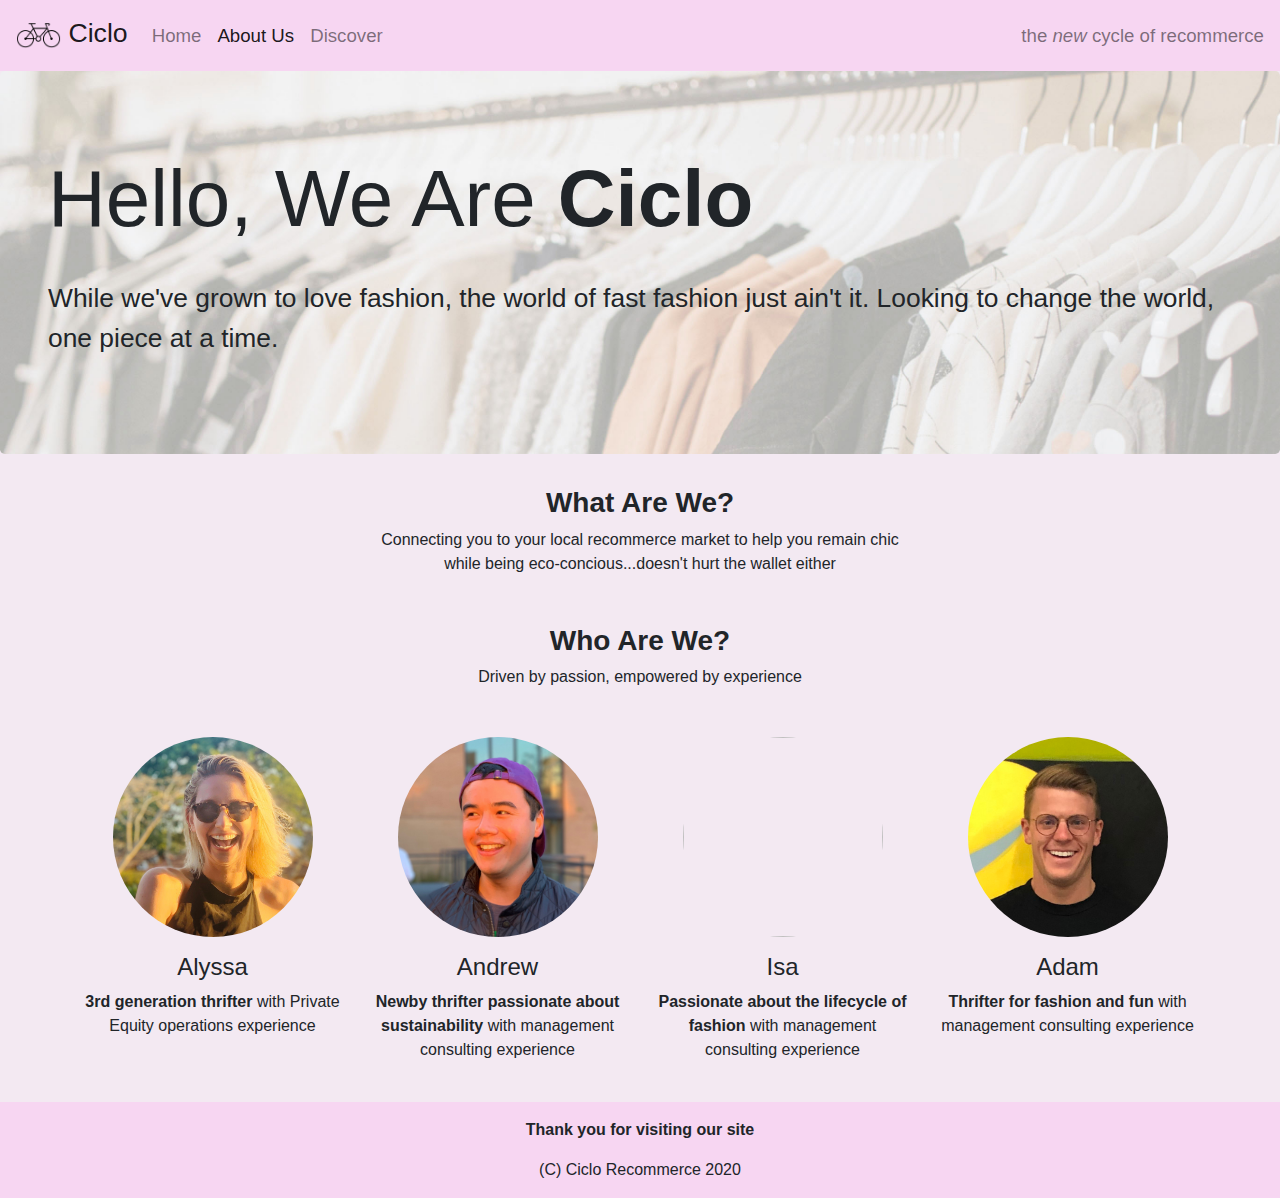
==== aboutus.html @ 8d12067c "Initial Commit" ====
<!DOCTYPE html>
<html lang="en">
<head>
    <meta charset="UTF-8">
    <meta name="viewport" content="width=device-width, initial-scale=1.0">
    <title>Ciclo: About Us</title>
    <link rel="stylesheet" href="https://stackpath.bootstrapcdn.com/bootstrap/4.4.1/css/bootstrap.min.css" integrity="sha384-Vkoo8x4CGsO3+Hhxv8T/Q5PaXtkKtu6ug5TOeNV6gBiFeWPGFN9MuhOf23Q9Ifjh" crossorigin="anonymous">
    <link rel="stylesheet" href="styleoverall.css">
</head>
<body>
    <div class="content">
    <div class="content-inside">
    <!-- MASTER navigation bar code (for all pages)-->
        <nav class="navbar sticky-top navbar-expand-lg navbar-light bg-light">
            <a class="navbar-brand" href="index.html" style="font-size: 20pt;"> 
                <img src="ciclologo.png" width="45" height="45" class="d-inline-block align-top" alt="">
            Ciclo</a>
            <button class="navbar-toggler" type="button" data-toggle="collapse" data-target="#navbarText" aria-controls="navbarText" aria-expanded="false" aria-label="Toggle navigation">
                <span class="navbar-toggler-icon"></span>
            </button>
            <div class="collapse navbar-collapse" id="navbarText">
            <ul class="navbar-nav mr-auto">
                <li class="nav-item">
                    <a class="nav-link" href="index.html" style="font-size: 14pt">Home <span class="sr-only">(current)</span></a>
                </li>
                <li class="nav-item active">
                    <a class="nav-link" href="aboutus.html" style="font-size: 14pt">About Us</a>
                </li>
                <li class="nav-item">
                    <a class="nav-link" href="discoverpage.html" style="font-size: 14pt">Discover</a>
                </li>
            </ul>
            <span class="navbar-text" style="font-size: 14pt">
                the <em>new</em> cycle of recommerce
            </span>
            </div>
        </nav>
    <!-- end of nav bar-->

    <!-- jumbotron start -->
        <div class="jumbotron" style="background-image: url(clothes.jpg); background-size: cover!important;">
            <h1 class="display-4">Hello, We Are <strong>Ciclo</strong></h1>
            <p class="lead">While we've grown to love fashion, the world of fast fashion just ain't it. Looking to change the world, one piece at a time.</p>
        </div>
    <!-- jumbotron end -->

    <!-- What Ciclo is overview -->
        <div class="container" style="margin-bottom: 2rem">
            <div class="row">
            <div class="col">
            </div>
            <div class="col-6">
                <h3 style="text-align: center"><strong>What Are We?</strong></h3>
                <p style="text-align: center">Connecting you to your local recommerce market to help you remain chic while being eco-concious...doesn't hurt the wallet either</p>
            </div>
            <div class="col">
            </div>
            </div>
        </div>
    <!-- What Ciclo is overview end -->

    <!-- Ciclo Overview with icons -->



    <!-- Ciclo Overview with icons end -->

    <!-- the team overview -->
        <div class="container" style="margin-bottom: 2rem">
            <div class="row">
            <div class="col">
            </div>
            <div class="col-6">
                <h3 style="text-align: center"><strong>Who Are We?</strong></h3>
                <p style="text-align: center">Driven by passion, empowered by experience</p>
            </div>
            <div class="col">
            </div>
            </div>
        </div>
    <!-- the team overview end -->

    <!-- our pics start -->
        <div class="container">
            <div class="row">
                <div class="col-lg-3 col-sm-6">
                    <div class="text-center" >
                        <a href="https://www.linkedin.com/in/alyssamarazzo/" target="_blank">
                            <img src="Alyssa.JPG" class="rounded-circle" alt="" style="width: 200px; height: 200px; margin-bottom: 1rem">
                        </a>
                        <h4>Alyssa</h4>
                        <p><strong>3rd generation thrifter</strong> with Private Equity operations experience</p>
                    </div>
                </div>
                <div class="col-lg-3 col-sm-6">
                    <div class="text-center" >
                        <a href="https://www.linkedin.com/in/andrew-engber-8096599a/" target="_blank">
                            <img src="Andrew.jpg" class="rounded-circle" alt="" style="width: 200px; height: 200px; margin-bottom: 1rem">
                        </a>
                        <h4>Andrew</h4>
                        <p><strong>Newby thrifter passionate about sustainability</strong> with management consulting experience​</p>
                    </div>
                </div>
                <div class="col-lg-3 col-sm-6">
                    <div class="text-center" >
                        <a href="https://www.linkedin.com/in/isabella-artiles/" target="_blank">
                            <img src="Isa.JPG" class="rounded-circle" alt="" style="width: 200px; height: 200px; margin-bottom: 1rem">
                        </a>
                        <h4>Isa</h4>
                        <p><strong>Passionate about the lifecycle of fashion</strong> with management consulting experience​</p>
                    </div>
                </div>
                <div class="col-lg-3 col-sm-6">
                    <div class="text-center" >
                        <a href="https://www.linkedin.com/in/adamwolford/" target="_blank">
                            <img src="adam.jpg" class="rounded-circle" alt="" style="width: 200px; height: 200px; margin-bottom: 1rem">
                        </a>
                        <h4>Adam</h4>
                        <p><strong>Thrifter for fashion and fun</strong> with management consulting experience​</p>
                    </div>
                </div>
        </div>
    <!-- our pics end -->
    </div>
    </div>
    
    <!-- footer for the page -->
        <footer class="footer">
            <div class="text-center">
                <p style="margin-top: 0.5rem;"> <strong>Thank you for visiting our site</strong></p>
                <p style="margin-top: 0; margin-bottom: 0.5rem">(C) Ciclo Recommerce 2020</p> 
            </div>
        </footer>
    <!-- footer end -->
    
    <!-- Bootstap closing code; DO NOT PUT BELOW -->
    <script src="https://code.jquery.com/jquery-3.4.1.slim.min.js" integrity="sha384-J6qa4849blE2+poT4WnyKhv5vZF5SrPo0iEjwBvKU7imGFAV0wwj1yYfoRSJoZ+n" crossorigin="anonymous"></script>
    <script src="https://cdn.jsdelivr.net/npm/popper.js@1.16.0/dist/umd/popper.min.js" integrity="sha384-Q6E9RHvbIyZFJoft+2mJbHaEWldlvI9IOYy5n3zV9zzTtmI3UksdQRVvoxMfooAo" crossorigin="anonymous"></script>
    <script src="https://stackpath.bootstrapcdn.com/bootstrap/4.4.1/js/bootstrap.min.js" integrity="sha384-wfSDF2E50Y2D1uUdj0O3uMBJnjuUD4Ih7YwaYd1iqfktj0Uod8GCExl3Og8ifwB6" crossorigin="anonymous"></script>
</body>
</html>
---- styleoverall.css ----
/* style choices for the whole site */

body {
    background-color: rgb(243, 233, 242)!important;
}

.bg-light {
    background-color: rgb(247, 214, 242)!important; 
}

.navbar-brand { 
    font-weight: 400!important;
}

.navbar {
    margin-bottom: 0rem!important;
}

html, body {
    height: 100%!important;
    margin: 0!important;
}
  
.content {
    min-height: 100%!important;
}
  
.content-inside {
    padding-bottom: 1rem!important;
}

.footer {
    height: auto;
    margin-top: .5rem;
    background-color: rgb(247, 214, 242)!important; 
    padding-top: 0.5rem!important;
    padding-right: 1rem!important;
    padding-bottom: 0.5rem!important;
    padding-left: 1rem!important;
}

.jumbotron {  
    padding: 5rem 3rem!important;
}

.display-4 {
    margin-bottom: 2rem!important;
    font-weight: 400!important;
    font-size: 5rem!important;
}

.lead {
    font-weight: 400!important;
    font-size: 1.65rem!important; 
}
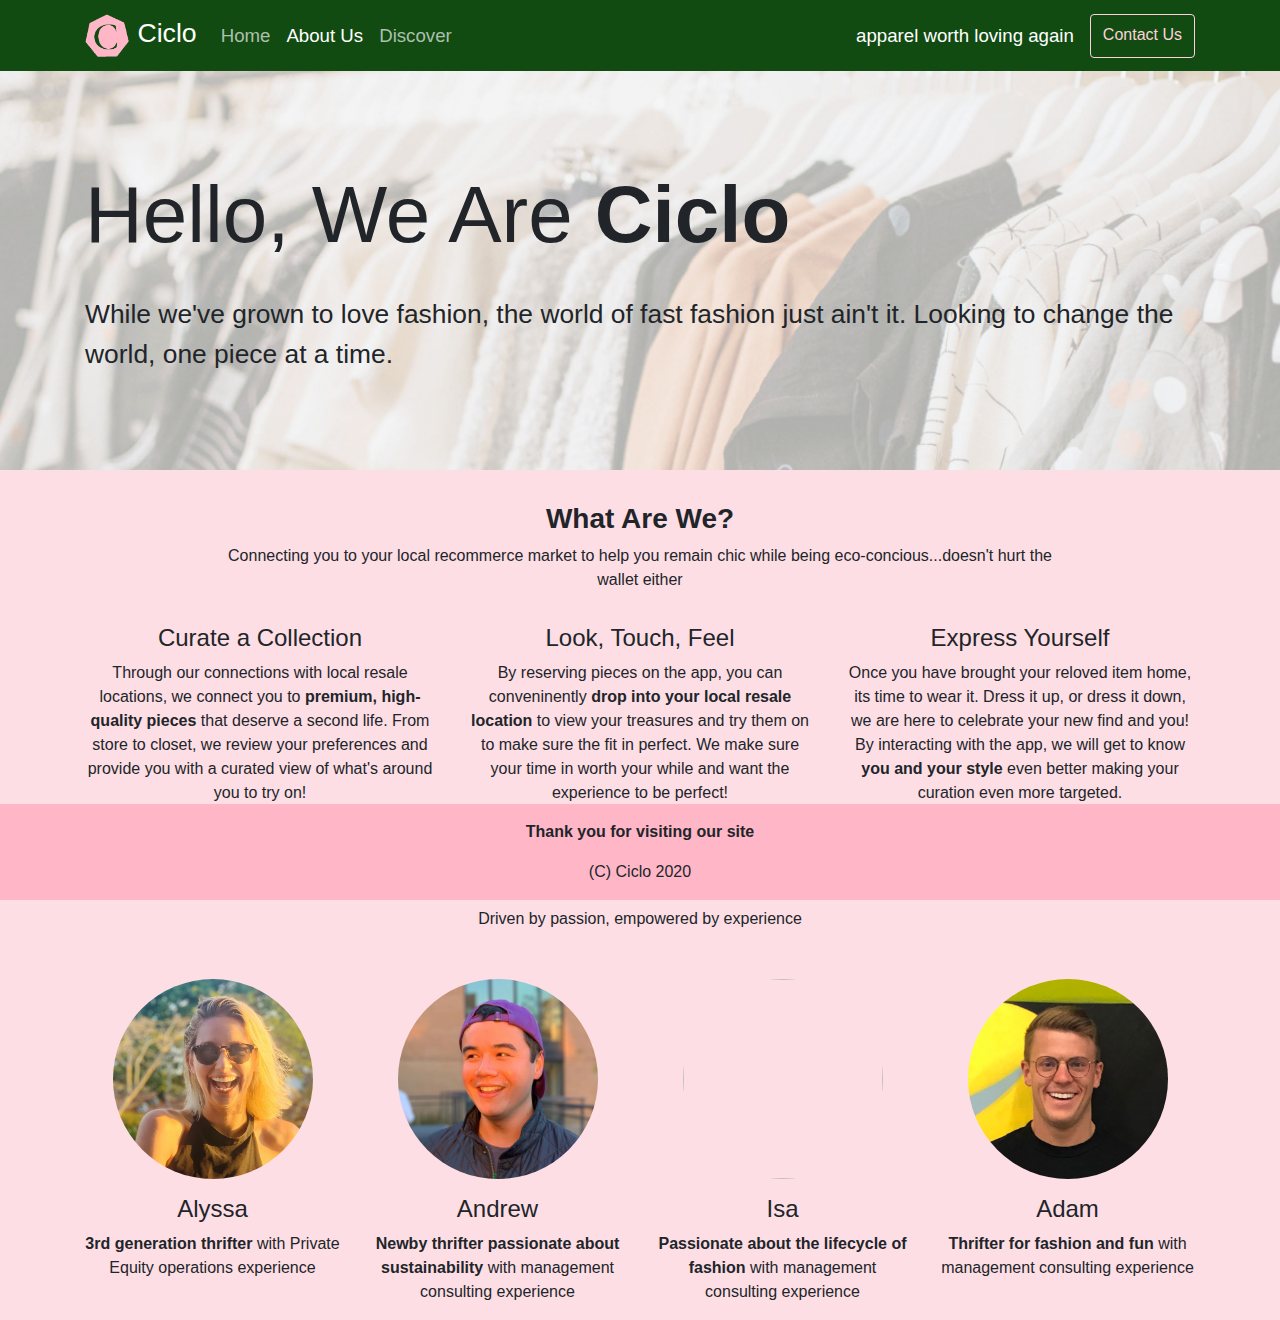
==== commit 72264a63: "Take 2 on the site" ====
--- a/aboutus.html
+++ b/aboutus.html
@@ -1,138 +1,184 @@
-<!DOCTYPE html>
+<!-- I started with the Bootstrap starter template  -->
+<!-- https://getbootstrap.com/docs/4.4/getting-started/introduction/#starter-template -->
+<!doctype html>
 <html lang="en">
-<head>
-    <meta charset="UTF-8">
-    <meta name="viewport" content="width=device-width, initial-scale=1.0">
+  <head>
+    <!-- Required meta tags -->
+    <meta charset="utf-8">
+    <meta name="viewport" content="width=device-width, initial-scale=1, shrink-to-fit=no">
+
+    <!-- Google Fonts -->
+    <link href="https://fonts.googleapis.com/css?family=Raleway|Roboto+Slab|Permanent+Marker&display=swap" rel="stylesheet">
+    
+    <!-- Font Awesome -->
+    <link rel="stylesheet" href="https://use.fontawesome.com/releases/v5.6.3/css/all.css" integrity="sha384-UHRtZLI+pbxtHCWp1t77Bi1L4ZtiqrqD80Kn4Z8NTSRyMA2Fd33n5dQ8lWUE00s/" crossorigin="anonymous">
+
+    <!-- Bootstrap CSS -->
+    <link rel="stylesheet" href="https://stackpath.bootstrapcdn.com/bootstrap/4.4.1/css/bootstrap.min.css" integrity="sha384-Vkoo8x4CGsO3+Hhxv8T/Q5PaXtkKtu6ug5TOeNV6gBiFeWPGFN9MuhOf23Q9Ifjh" crossorigin="anonymous">
+
+    <!-- My own CSS -->
+    <link rel="stylesheet" href="styleoverall.css">
+
+    <link rel="shortcut icon" href="ciclologo2pink.ico"/> 
     <title>Ciclo: About Us</title>
-    <link rel="stylesheet" href="https://stackpath.bootstrapcdn.com/bootstrap/4.4.1/css/bootstrap.min.css" integrity="sha384-Vkoo8x4CGsO3+Hhxv8T/Q5PaXtkKtu6ug5TOeNV6gBiFeWPGFN9MuhOf23Q9Ifjh" crossorigin="anonymous">
-    <link rel="stylesheet" href="styleoverall.css">
-</head>
-<body>
-    <div class="content">
-    <div class="content-inside">
+  </head>
+<body class="d-flex flex-column h-100">
     <!-- MASTER navigation bar code (for all pages)-->
-        <nav class="navbar sticky-top navbar-expand-lg navbar-light bg-light">
+    <nav class="navbar sticky-top navbar-expand-lg navbar-dark bg-light">
+        <div class="container">
             <a class="navbar-brand" href="index.html" style="font-size: 20pt;"> 
-                <img src="ciclologo.png" width="45" height="45" class="d-inline-block align-top" alt="">
-            Ciclo</a>
+                <img src="ciclologo2pink.png" width="45" height="45" class="d-inline-block align-top" alt="">
+                Ciclo
+            </a>
             <button class="navbar-toggler" type="button" data-toggle="collapse" data-target="#navbarText" aria-controls="navbarText" aria-expanded="false" aria-label="Toggle navigation">
                 <span class="navbar-toggler-icon"></span>
             </button>
             <div class="collapse navbar-collapse" id="navbarText">
-            <ul class="navbar-nav mr-auto">
-                <li class="nav-item">
-                    <a class="nav-link" href="index.html" style="font-size: 14pt">Home <span class="sr-only">(current)</span></a>
-                </li>
-                <li class="nav-item active">
-                    <a class="nav-link" href="aboutus.html" style="font-size: 14pt">About Us</a>
-                </li>
-                <li class="nav-item">
-                    <a class="nav-link" href="discoverpage.html" style="font-size: 14pt">Discover</a>
-                </li>
-            </ul>
-            <span class="navbar-text" style="font-size: 14pt">
-                the <em>new</em> cycle of recommerce
-            </span>
+                <ul class="navbar-nav mr-auto">
+                    <li class="nav-item">
+                        <a class="nav-link" href="index.html">Home</a>
+                    </li>
+                    <li class="nav-item active">
+                        <a class="nav-link highlight" href="aboutus.html">About Us</a>
+                    </li>
+                    <li class="nav-item">
+                        <a class="nav-link" href="discoverpage.html">Discover</a>
+                    </li>
+                </ul>
             </div>
-        </nav>
+            <div class="navbar-nav ml-auto">
+                <span class="navbar-text">
+                    apparel worth loving again
+                </span>
+                <a class="btn btn-outline-info" href="signuppage.html">Contact Us</a>
+            </div>
+        </div>
+    </nav>
     <!-- end of nav bar-->
 
     <!-- jumbotron start -->
-        <div class="jumbotron" style="background-image: url(clothes.jpg); background-size: cover!important;">
-            <h1 class="display-4">Hello, We Are <strong>Ciclo</strong></h1>
-            <p class="lead">While we've grown to love fashion, the world of fast fashion just ain't it. Looking to change the world, one piece at a time.</p>
+        <div class="jumbotron jumbotron-fluid">
+            <div class="container">
+                <h1 class="display-4">Hello, We Are <strong>Ciclo</strong></h1>
+                <p class="lead">While we've grown to love fashion, the world of fast fashion just ain't it. Looking to change the world, one piece at a time.</p>
+            </div>
         </div>
     <!-- jumbotron end -->
+    
+    <!-- What Ciclo is overview -->
+    <div class="container">
+        <div class="row">
+        <div class="col">
+        </div>
+        <div class="col-9">
+            <h3 style="text-align: center"><strong>What Are We?</strong></h3>
+            <p style="text-align: center">Connecting you to your local recommerce market to help you remain chic while being eco-concious...doesn't hurt the wallet either</p>
+        </div>
+        <div class="col">
+        </div>
+        </div>
+    </div>
+    <!-- What Ciclo is overview end -->
 
-    <!-- What Ciclo is overview -->
-        <div class="container" style="margin-bottom: 2rem">
-            <div class="row">
-            <div class="col">
+    <!-- Ciclo overview start -->
+    <div class="container">
+        <div class="row">
+            <div class="col-md-4">
+                <div class="text-center">
+                    <h4 style="margin-top: 1rem;">Curate a Collection</h4>
+                    <i class="fas fa-tshirt"></i>
+                    <p>Through our connections with local resale locations, we connect you to <strong>premium, high-quality pieces</strong> that deserve a second life. From store to closet, we review your preferences and provide you with a curated view of what's around you to try on!</p>
+                </div>
             </div>
-            <div class="col-6">
-                <h3 style="text-align: center"><strong>What Are We?</strong></h3>
-                <p style="text-align: center">Connecting you to your local recommerce market to help you remain chic while being eco-concious...doesn't hurt the wallet either</p>
+            <div class="col-md-4">
+                <div class="text-center">
+                    <h4 style="margin-top: 1rem;">Look, Touch, Feel</h4>
+                    <i class="fas fa-store-alt"></i>
+                    <p>By reserving pieces on the app, you can conveninently <strong>drop into your local resale location</strong> to view your treasures and try them on to make sure the fit in perfect. We make sure your time in worth your while and want the experience to be perfect!</p>
+                </div>
             </div>
-            <div class="col">
-            </div>
+            <div class="col-md-4">
+                <div class="text-center">
+                    <h4 style="margin-top: 1rem;">Express Yourself</h4>
+                    <i class="fas fa-grin-tongue-wink"></i>
+                    <p>Once you have brought your reloved item home, its time to wear it. Dress it up, or dress it down, we are here to celebrate your new find and you! By interacting with the app, we will get to know <strong>you and your style</strong> even better making your curation even more targeted.</p>
+                </div>
             </div>
         </div>
-    <!-- What Ciclo is overview end -->
+    </div>
+    <!-- Ciclo overview end -->
 
-    <!-- Ciclo Overview with icons -->
-
-
-
-    <!-- Ciclo Overview with icons end -->
+    <hr class="my-4">
 
     <!-- the team overview -->
-        <div class="container" style="margin-bottom: 2rem">
-            <div class="row">
-            <div class="col">
-            </div>
-            <div class="col-6">
-                <h3 style="text-align: center"><strong>Who Are We?</strong></h3>
-                <p style="text-align: center">Driven by passion, empowered by experience</p>
-            </div>
-            <div class="col">
-            </div>
-            </div>
+    <div class="container" style="margin-bottom: 2rem">
+        <div class="row">
+        <div class="col">
         </div>
+        <div class="col-6">
+            <h3 style="text-align: center"><strong>Who Are We?</strong></h3>
+            <p style="text-align: center">Driven by passion, empowered by experience</p>
+        </div>
+        <div class="col">
+        </div>
+        </div>
+    </div>
     <!-- the team overview end -->
 
     <!-- our pics start -->
-        <div class="container">
-            <div class="row">
-                <div class="col-lg-3 col-sm-6">
-                    <div class="text-center" >
-                        <a href="https://www.linkedin.com/in/alyssamarazzo/" target="_blank">
-                            <img src="Alyssa.JPG" class="rounded-circle" alt="" style="width: 200px; height: 200px; margin-bottom: 1rem">
-                        </a>
-                        <h4>Alyssa</h4>
-                        <p><strong>3rd generation thrifter</strong> with Private Equity operations experience</p>
-                    </div>
+    <div class="container">
+        <div class="row">
+            <div class="col-lg-3 col-sm-6">
+                <div class="text-center" >
+                    <a href="https://www.linkedin.com/in/alyssamarazzo/" target="_blank">
+                        <img src="Alyssa.JPG" class="rounded-circle" alt="" style="width: 200px; height: 200px; margin-bottom: 1rem">
+                    </a>
+                    <h4>Alyssa</h4>
+                    <p><strong>3rd generation thrifter</strong> with Private Equity operations experience</p>
                 </div>
-                <div class="col-lg-3 col-sm-6">
-                    <div class="text-center" >
-                        <a href="https://www.linkedin.com/in/andrew-engber-8096599a/" target="_blank">
-                            <img src="Andrew.jpg" class="rounded-circle" alt="" style="width: 200px; height: 200px; margin-bottom: 1rem">
-                        </a>
-                        <h4>Andrew</h4>
-                        <p><strong>Newby thrifter passionate about sustainability</strong> with management consulting experience​</p>
-                    </div>
+            </div>
+            <div class="col-lg-3 col-sm-6">
+                <div class="text-center">
+                    <a href="https://www.linkedin.com/in/andrew-engber-8096599a/" target="_blank">
+                        <img src="Andrew.jpg" class="rounded-circle" alt="" style="width: 200px; height: 200px; margin-bottom: 1rem">
+                    </a>
+                    <h4>Andrew</h4>
+                    <p><strong>Newby thrifter passionate about sustainability</strong> with management consulting experience​</p>
                 </div>
-                <div class="col-lg-3 col-sm-6">
-                    <div class="text-center" >
-                        <a href="https://www.linkedin.com/in/isabella-artiles/" target="_blank">
-                            <img src="Isa.JPG" class="rounded-circle" alt="" style="width: 200px; height: 200px; margin-bottom: 1rem">
-                        </a>
-                        <h4>Isa</h4>
-                        <p><strong>Passionate about the lifecycle of fashion</strong> with management consulting experience​</p>
-                    </div>
+            </div>
+            <div class="col-lg-3 col-sm-6">
+                <div class="text-center" >
+                    <a href="https://www.linkedin.com/in/isabella-artiles/" target="_blank">
+                        <img src="Isa.JPG" class="rounded-circle" alt="" style="width: 200px; height: 200px; margin-bottom: 1rem">
+                    </a>
+                    <h4>Isa</h4>
+                    <p><strong>Passionate about the lifecycle of fashion</strong> with management consulting experience​</p>
                 </div>
-                <div class="col-lg-3 col-sm-6">
-                    <div class="text-center" >
-                        <a href="https://www.linkedin.com/in/adamwolford/" target="_blank">
-                            <img src="adam.jpg" class="rounded-circle" alt="" style="width: 200px; height: 200px; margin-bottom: 1rem">
-                        </a>
-                        <h4>Adam</h4>
-                        <p><strong>Thrifter for fashion and fun</strong> with management consulting experience​</p>
-                    </div>
+            </div>
+            <div class="col-lg-3 col-sm-6">
+                <div class="text-center" >
+                    <a href="https://www.linkedin.com/in/adamwolford/" target="_blank">
+                        <img src="adam.jpg" class="rounded-circle" alt="" style="width: 200px; height: 200px; margin-bottom: 1rem">
+                    </a>
+                    <h4>Adam</h4>
+                    <p><strong>Thrifter for fashion and fun</strong> with management consulting experience​</p>
                 </div>
+            </div>
         </div>
+    </div>
     <!-- our pics end -->
-    </div>
-    </div>
     
     <!-- footer for the page -->
-        <footer class="footer">
-            <div class="text-center">
-                <p style="margin-top: 0.5rem;"> <strong>Thank you for visiting our site</strong></p>
-                <p style="margin-top: 0; margin-bottom: 0.5rem">(C) Ciclo Recommerce 2020</p> 
+        <footer class="footer mt-auto py-3 fixed-bottom">
+            <div class="container">
+                <div class="text-center">
+                    <p class="footerstyle"> <strong>Thank you for visiting our site</strong></p>
+                    <p class="footerstyle2">(C) Ciclo 2020</p> 
+                </div>
             </div>
         </footer>
     <!-- footer end -->
-    
+
     <!-- Bootstap closing code; DO NOT PUT BELOW -->
     <script src="https://code.jquery.com/jquery-3.4.1.slim.min.js" integrity="sha384-J6qa4849blE2+poT4WnyKhv5vZF5SrPo0iEjwBvKU7imGFAV0wwj1yYfoRSJoZ+n" crossorigin="anonymous"></script>
     <script src="https://cdn.jsdelivr.net/npm/popper.js@1.16.0/dist/umd/popper.min.js" integrity="sha384-Q6E9RHvbIyZFJoft+2mJbHaEWldlvI9IOYy5n3zV9zzTtmI3UksdQRVvoxMfooAo" crossorigin="anonymous"></script>
--- a/styleoverall.css
+++ b/styleoverall.css
@@ -1,50 +1,58 @@
 /* style choices for the whole site */
 
+/* overall design decisions */
 body {
-    background-color: rgb(243, 233, 242)!important;
+    background-color: #fddee5!important;
 }
 
+/* design for navbar */
 .bg-light {
-    background-color: rgb(247, 214, 242)!important; 
+    background-color: rgb(17, 75, 17)!important; 
 }
 
 .navbar-brand { 
     font-weight: 400!important;
+    color: white!important;
 }
 
-.navbar {
-    margin-bottom: 0rem!important;
+a.highlight {
+    color: white!important;
+    font-weight: 500;
 }
 
-html, body {
-    height: 100%!important;
-    margin: 0!important;
-}
-  
-.content {
-    min-height: 100%!important;
-}
-  
-.content-inside {
-    padding-bottom: 1rem!important;
+.nav-link {
+    font-size: 14pt!important;
+    color: rgba(255, 255, 255, 0.664)!important;
 }
 
-.footer {
-    height: auto;
-    margin-top: .5rem;
-    background-color: rgb(247, 214, 242)!important; 
-    padding-top: 0.5rem!important;
-    padding-right: 1rem!important;
-    padding-bottom: 0.5rem!important;
-    padding-left: 1rem!important;
+.navbar-text {
+    font-size: 14pt!important;
+    margin-right: 1rem!important;
+    color: white!important;
 }
 
+.btn-outline-info {
+    padding-top: .5rem!important;
+    color:  #ffd1dc!important;
+    border-color:  #ffd1dc!important;
+}
+
+.btn:hover {
+    background-color:  #ffd1dc!important;
+    color: black!important;
+}
+
+/* jumbotron edits */
 .jumbotron {  
     padding: 5rem 3rem!important;
+    background-attachment: fixed!important;
+    background-image: url(clothes.jpg); 
+    background-size: cover!important;
 }
 
 .display-4 {
     margin-bottom: 2rem!important;
+    margin-top: 1rem!important;
     font-weight: 400!important;
     font-size: 5rem!important;
 }
@@ -52,4 +60,27 @@
 .lead {
     font-weight: 400!important;
     font-size: 1.65rem!important; 
+    margin-bottom: 1rem!important;
 }
+
+/* misc fix  */
+.my-4 {
+    margin-top: 1.25rem!important;
+    margin-bottom: 1.25 rem!important;
+}
+
+.fas{
+    margin-top: 1rem!important;
+    margin-bottom: 1rem!important;
+    font-size: 50pt!important;
+}
+
+/* footer details*/
+.footer {
+    background-color:  #ffb7c8!important;
+    margin-top: 1rem!important;
+}
+
+.footerstyle2{
+    margin-bottom: 0rem!important;
+}
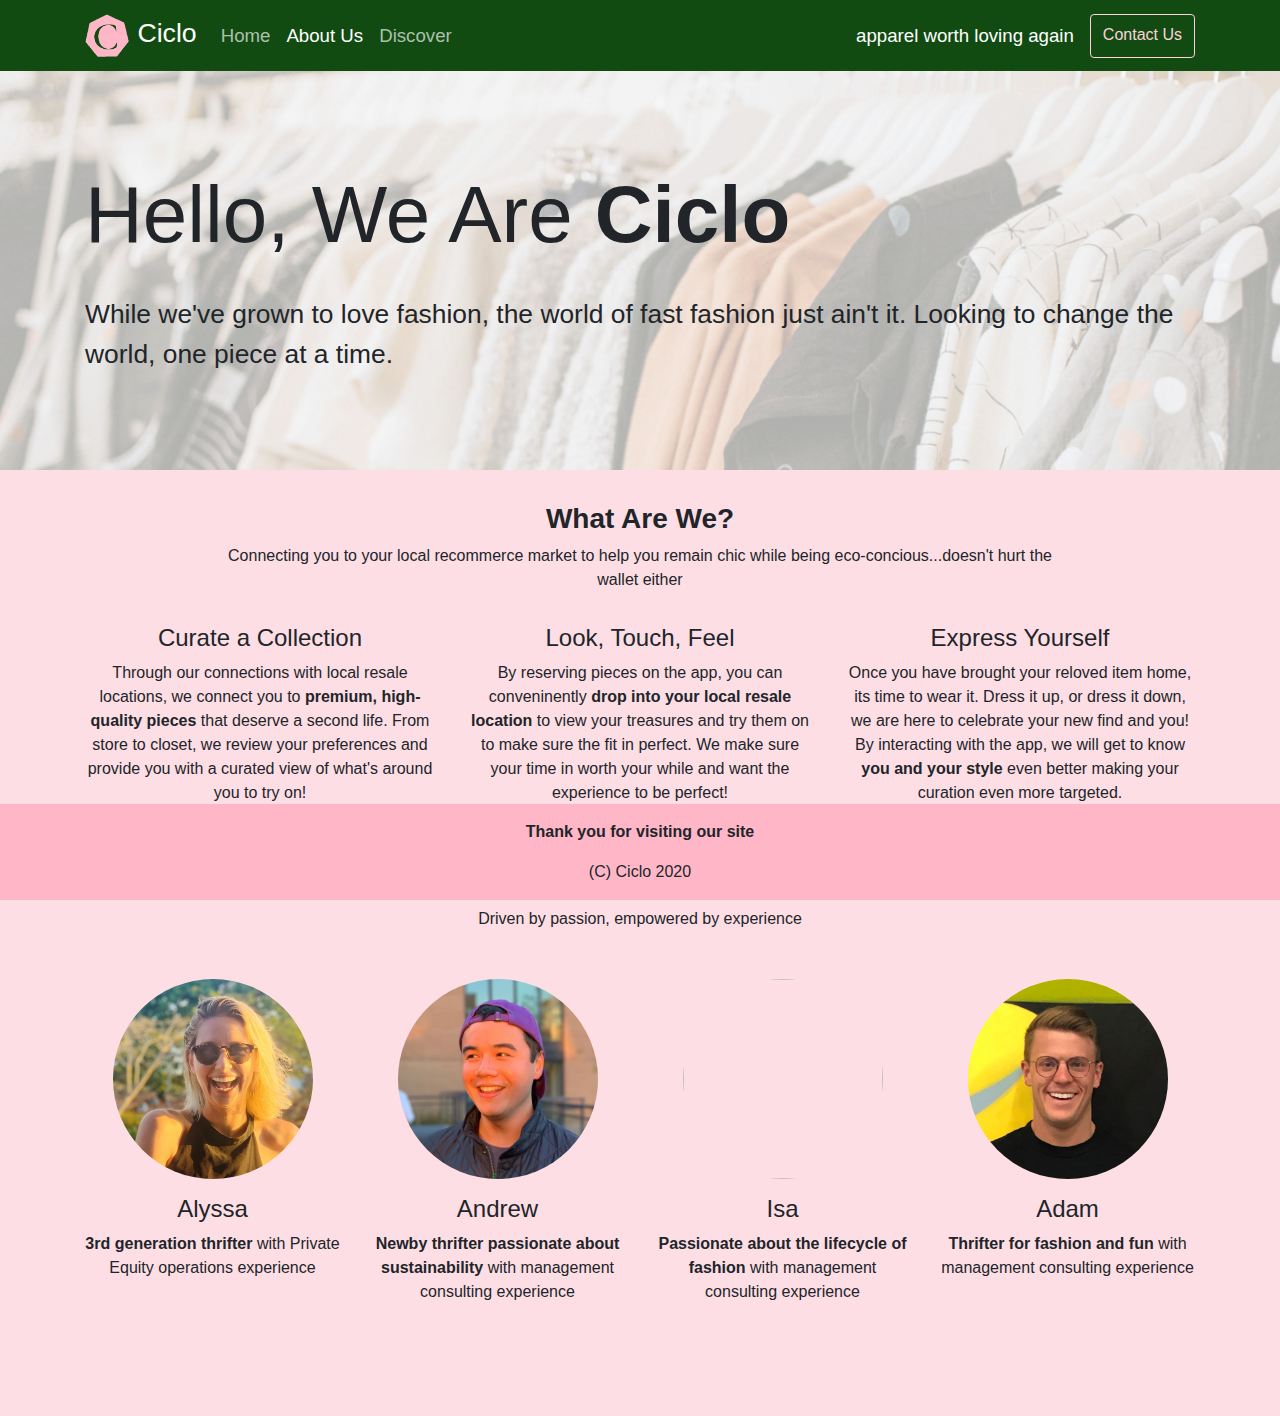
==== commit 2722ff64: "edited the footer issue" ====
--- a/aboutus.html
+++ b/aboutus.html
@@ -167,7 +167,7 @@
         </div>
     </div>
     <!-- our pics end -->
-    
+
     <!-- footer for the page -->
         <footer class="footer mt-auto py-3 fixed-bottom">
             <div class="container">
--- a/styleoverall.css
+++ b/styleoverall.css
@@ -3,6 +3,7 @@
 /* overall design decisions */
 body {
     background-color: #fddee5!important;
+    margin-bottom: 96px!important;
 }
 
 /* design for navbar */
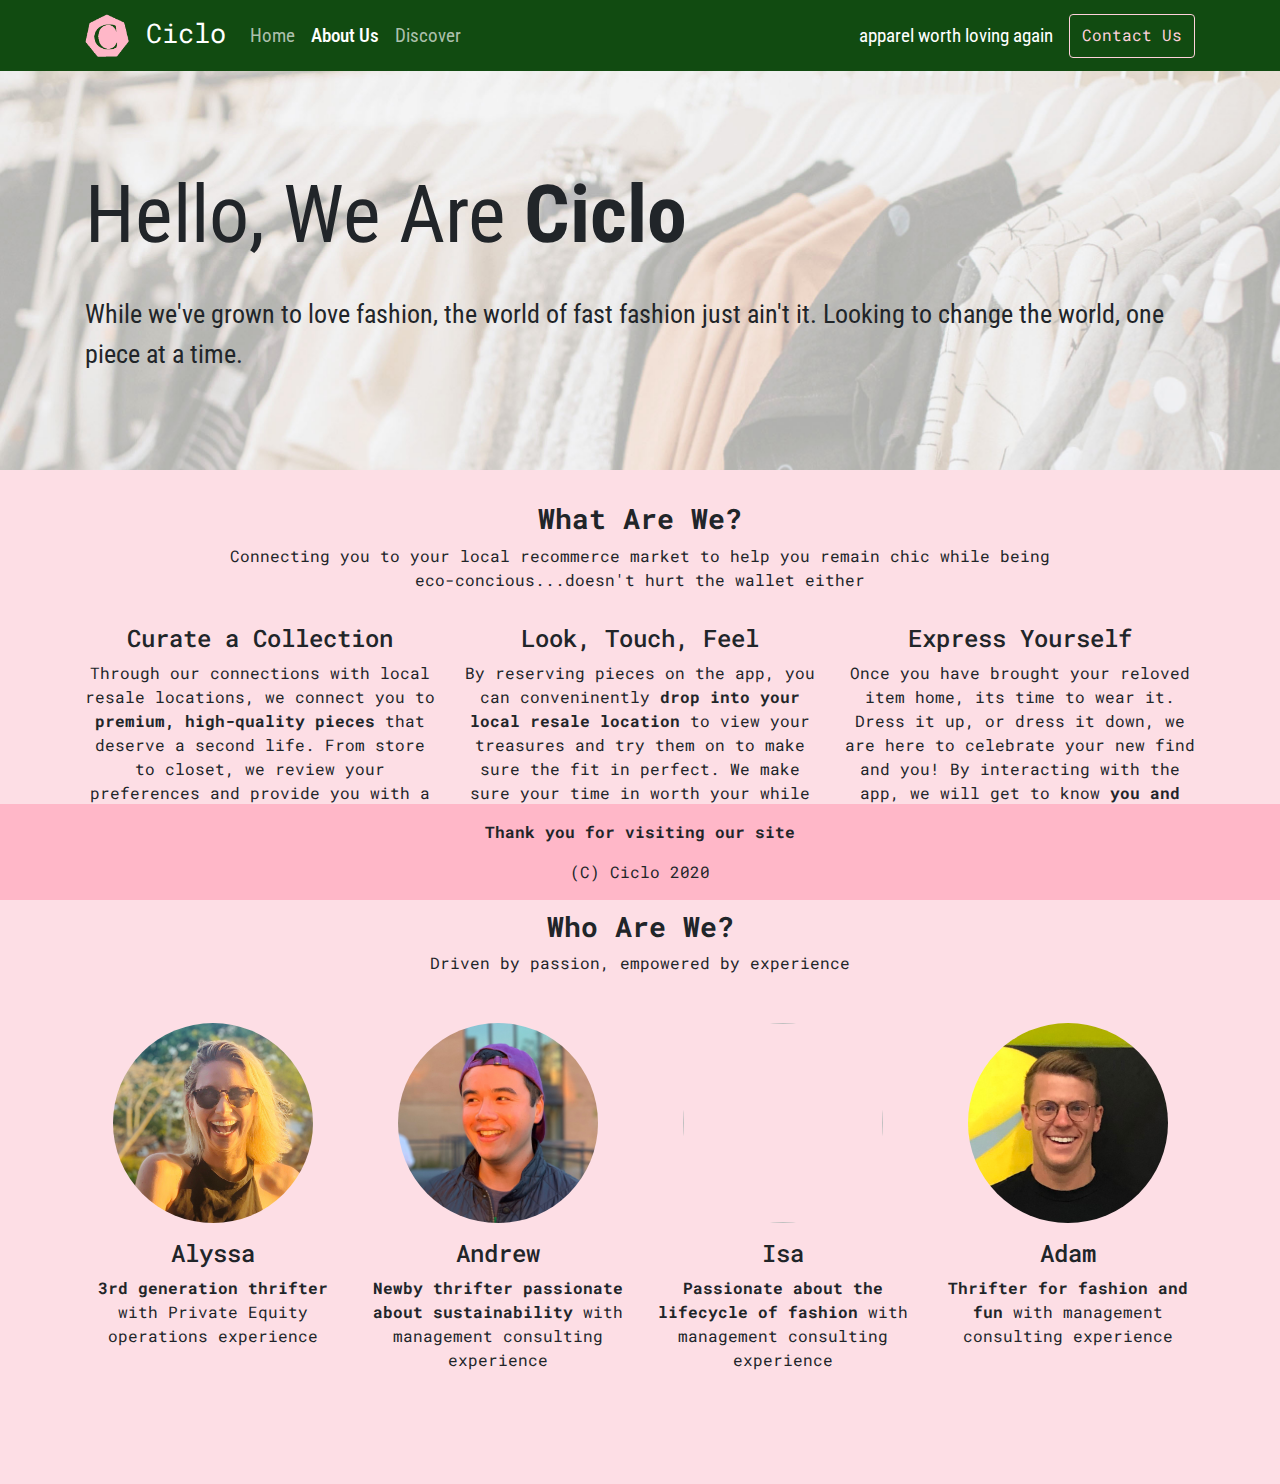
==== commit bdf773be: "Final update to website" ====
--- a/aboutus.html
+++ b/aboutus.html
@@ -8,7 +8,7 @@
     <meta name="viewport" content="width=device-width, initial-scale=1, shrink-to-fit=no">
 
     <!-- Google Fonts -->
-    <link href="https://fonts.googleapis.com/css?family=Raleway|Roboto+Slab|Permanent+Marker&display=swap" rel="stylesheet">
+    <link href="https://fonts.googleapis.com/css2?family=Roboto+Condensed&family=Roboto+Mono&display=swap" rel="stylesheet">
     
     <!-- Font Awesome -->
     <link rel="stylesheet" href="https://use.fontawesome.com/releases/v5.6.3/css/all.css" integrity="sha384-UHRtZLI+pbxtHCWp1t77Bi1L4ZtiqrqD80Kn4Z8NTSRyMA2Fd33n5dQ8lWUE00s/" crossorigin="anonymous">
@@ -42,7 +42,7 @@
                         <a class="nav-link highlight" href="aboutus.html">About Us</a>
                     </li>
                     <li class="nav-item">
-                        <a class="nav-link" href="discoverpage.html">Discover</a>
+                        <a class="nav-link" href="discovererrorpage.html">Discover</a>
                     </li>
                 </ul>
             </div>
--- a/styleoverall.css
+++ b/styleoverall.css
@@ -4,6 +4,7 @@
 body {
     background-color: #fddee5!important;
     margin-bottom: 96px!important;
+    font-family: 'Roboto Mono', monospace;
 }
 
 /* design for navbar */
@@ -24,12 +25,14 @@
 .nav-link {
     font-size: 14pt!important;
     color: rgba(255, 255, 255, 0.664)!important;
+    font-family: 'Roboto Condensed', sans-serif;
 }
 
 .navbar-text {
     font-size: 14pt!important;
     margin-right: 1rem!important;
     color: white!important;
+    font-family: 'Roboto Condensed', sans-serif;
 }
 
 .btn-outline-info {
@@ -49,6 +52,7 @@
     background-attachment: fixed!important;
     background-image: url(clothes.jpg); 
     background-size: cover!important;
+    font-family: 'Roboto Condensed', sans-serif;
 }
 
 .display-4 {
@@ -67,7 +71,12 @@
 /* misc fix  */
 .my-4 {
     margin-top: 1.25rem!important;
-    margin-bottom: 1.25 rem!important;
+    margin-bottom: 1.25rem!important;
+}
+
+.my-2 {
+    margin-top: 0.75rem!important;
+    margin-bottom: 0.75rem!important;
 }
 
 .fas{
